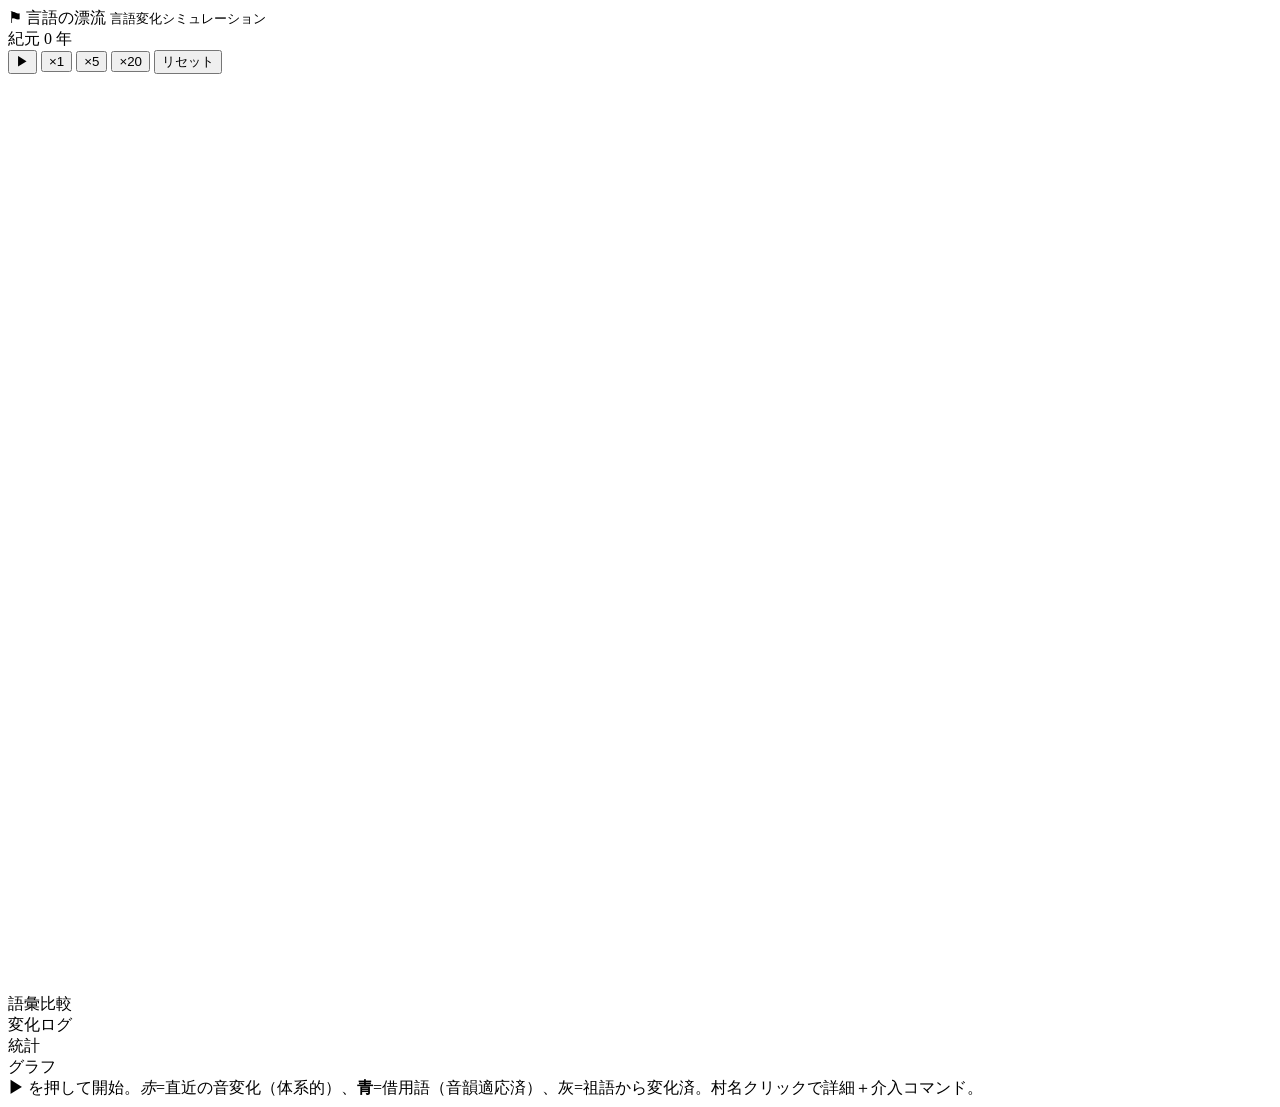
==== laun/index.html @ 61c07ea2 "Create index.html" ====
<!DOCTYPE html>
<html lang="ja">
<head>
<meta charset="UTF-8">
<meta name="viewport" content="width=device-width, initial-scale=1.0, viewport-fit=cover">
<meta name="mobile-web-app-capable" content="yes">
<meta name="apple-mobile-web-app-capable" content="yes">
<meta name="apple-mobile-web-app-status-bar-style" content="black-translucent">
<meta name="apple-mobile-web-app-title" content="言語漂流">
<meta name="theme-color" content="#0b0f1a">
<title>言語の漂流 v2</title>

<!-- PWA Manifest -->
<link rel="manifest" href="manifest.json">

<!-- Apple Touch Icons -->
<link rel="apple-touch-icon" href="icon-192.png">
<link rel="icon" type="image/png" sizes="192x192" href="icon-192.png">
<link rel="icon" type="image/png" sizes="512x512" href="icon-512.png">

<!-- Fonts -->
<link href="https://fonts.googleapis.com/css2?family=Cinzel:wght@400;600;700&family=Cormorant+Garamond:ital,wght@0,400;0,500;0,600;1,400;1,500&family=Courier+Prime:ital@0;1&display=swap" rel="stylesheet">

<!-- App Styles -->
<link rel="stylesheet" href="style.css">
</head>
<body>
<header>
  <div class="htitle">⚑ 言語の漂流 <small>言語変化シミュレーション</small></div>
  <div class="evtick" id="evtick"></div>
  <div class="yrbox">紀元 <span id="yr">0</span> 年</div>
  <div class="ctrls">
    <button class="btn btn-play" id="btn-play" onclick="togglePlay()">▶</button>
    <button class="btn on" data-s="10" onclick="setSpeed(this)">×1</button>
    <button class="btn" data-s="50" onclick="setSpeed(this)">×5</button>
    <button class="btn" data-s="200" onclick="setSpeed(this)">×20</button>
    <button class="btn btn-rst" onclick="resetGame()">リセット</button>
  </div>
</header>
<main>
  <div class="mapwrap"><svg id="map" viewBox="0 0 690 500" preserveAspectRatio="xMidYMid meet"></svg></div>
  <div class="panel">
    <div class="vinfo" id="vinfo">
      <div class="vi-name" id="vi-name"></div>
      <div class="vi-meta" id="vi-meta"></div>
      <div class="vi-bars" id="vi-bars"></div>
      <div class="vi-trait" id="vi-trait"></div>
      <div class="vi-actions" id="vi-actions"></div>
    </div>
    <div class="tabs">
      <div class="tab on" id="tab-vocab" onclick="setTab('vocab')">語彙比較</div>
      <div class="tab" id="tab-log" onclick="setTab('log')">変化ログ</div>
      <div class="tab" id="tab-stats" onclick="setTab('stats')">統計</div>
      <div class="tab" id="tab-chart" onclick="setTab('chart')">グラフ</div>
    </div>
    <div class="pbody" id="pb-vocab">
      <div class="intro">
        <b>▶</b> を押して開始。<em>赤</em>=直近の音変化（体系的）、<b style="color:var(--blue2)">青</b>=借用語（音韻適応済）、灰=祖語から変化済。村名クリックで詳細＋介入コマンド。
      </div>
      <div class="table-wrap">
        <table class="vtable"><thead id="vthead"></thead><tbody id="vtbody"></tbody></table>
      </div>
    </div>
    <div class="pbody" id="pb-log" style="display:none">
      <div class="loglist" id="loglist"></div>
    </div>
    <div class="pbody" id="pb-stats" style="display:none">
      <div class="stbody" id="stbody"></div>
    </div>
    <div class="pbody" id="pb-chart" style="display:none">
      <div class="chart-inner">
        <div class="chart-sec-title">乖離率の推移（50年ごと記録）</div>
        <canvas id="chart-line" class="chart-canvas"></canvas>
        <div class="chart-sec-title" style="margin-top:14px">語彙類似度 系統樹（UPGMA法）</div>
        <canvas id="chart-tree" class="chart-canvas chart-tree"></canvas>
        <p class="chart-note">枝が長いほど語彙的距離が大きく「別言語」に近い。リアルタイムで更新。</p>
      </div>
    </div>
  </div>
</main>

<div class="toast" id="toast"></div>

<!-- App Logic -->
<script src="app.js"></script>

<!-- Service Worker 登録 -->
<script>
if ('serviceWorker' in navigator) {
  window.addEventListener('load', () => {
    navigator.serviceWorker.register('./sw.js')
      .then(reg => console.log('SW registered:', reg.scope))
      .catch(err => console.warn('SW registration failed:', err));
  });
}
</script>
</body>
</html>
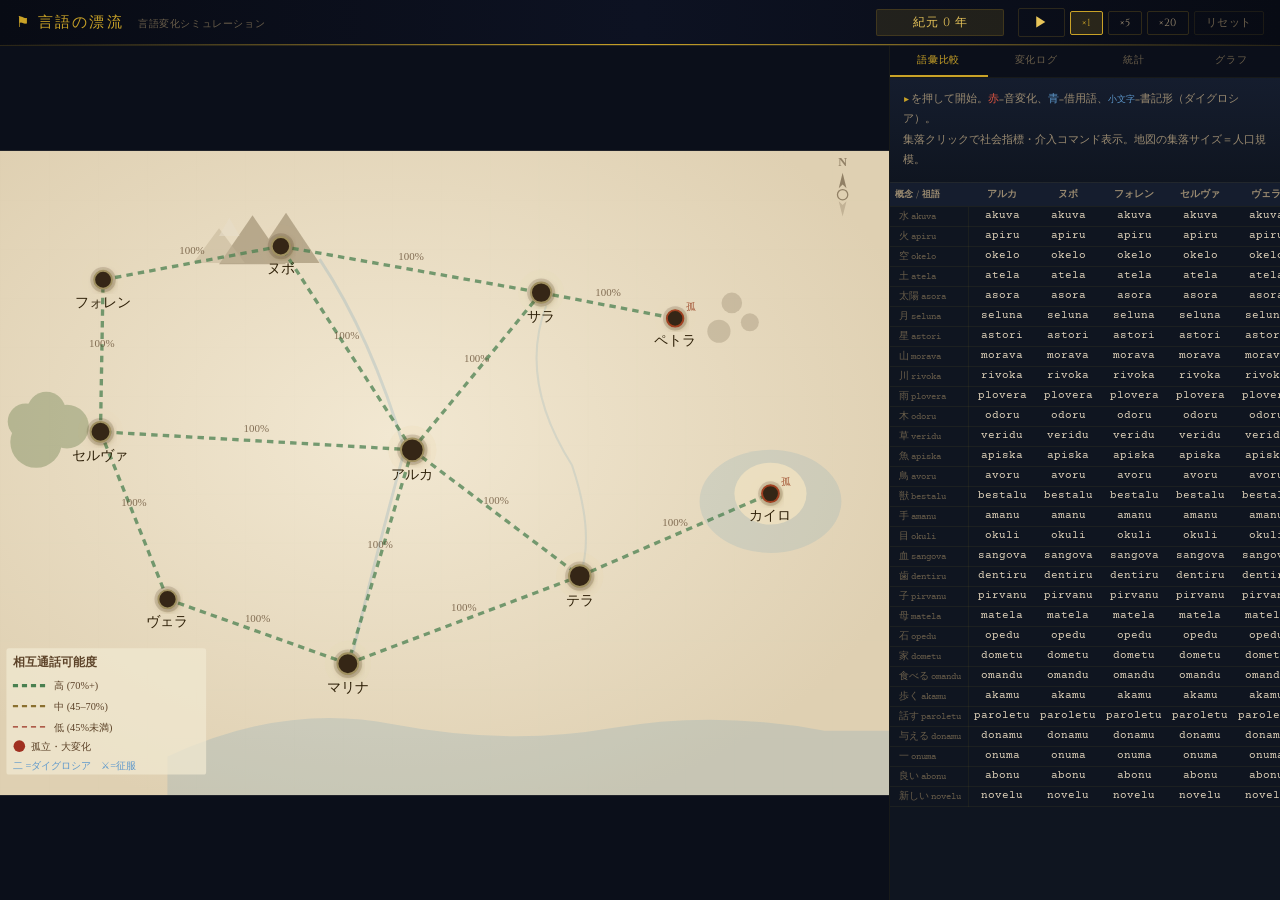
==== commit 631a459f: "Update index.html" ====
--- a/laun/index.html
+++ b/laun/index.html
@@ -55,7 +55,8 @@
     </div>
     <div class="pbody" id="pb-vocab">
       <div class="intro">
-        <b>▶</b> を押して開始。<em>赤</em>=直近の音変化（体系的）、<b style="color:var(--blue2)">青</b>=借用語（音韻適応済）、灰=祖語から変化済。村名クリックで詳細＋介入コマンド。
+        <b>▶</b> を押して開始。<em>赤</em>=音変化、<b style="color:var(--blue2)">青</b>=借用語、<b style="color:var(--blue2);font-size:9px">小文字</b>=書記形（ダイグロシア）。<br>
+        集落クリックで社会指標・介入コマンド表示。地図の集落サイズ＝人口規模。
       </div>
       <div class="table-wrap">
         <table class="vtable"><thead id="vthead"></thead><tbody id="vtbody"></tbody></table>
--- a/laun/style.css
+++ b/laun/style.css
@@ -0,0 +1,195 @@
+*,*::before,*::after{box-sizing:border-box;margin:0;padding:0}
+:root{
+  --bg:#0b0f1a; --bg2:#0f1520; --bg3:#151d2e; --bg4:#1a2438;
+  --gold:#c9a227; --gold2:#e8c55a; --gold3:rgba(201,162,39,0.12);
+  --red:#c0332a; --red2:#e05540;
+  --blue:#3a6ea0; --blue2:#5d98cc;
+  --grn:#3a7048; --grn2:#52a060;
+  --text:#ddd0b8; --text2:#9a8a70; --text3:#6a5e4a;
+  --border:rgba(201,162,39,0.18); --border2:rgba(201,162,39,0.07);
+}
+body{background:var(--bg);color:var(--text);font-family:'Cormorant Garamond',Georgia,serif;
+  height:100vh;height:100dvh;display:flex;flex-direction:column;overflow:hidden}
+
+/* ── HEADER ── */
+header{background:linear-gradient(to right,#080b14,#0d1222,#080b14);
+  border-bottom:1px solid var(--border);padding:8px 16px;
+  display:flex;align-items:center;gap:14px;flex-shrink:0;position:relative}
+header::after{content:'';position:absolute;bottom:0;left:0;right:0;height:1px;
+  background:linear-gradient(to right,transparent,var(--gold),transparent)}
+.htitle{font-family:'Cinzel',serif;font-size:15px;letter-spacing:.15em;color:var(--gold);flex:1;white-space:nowrap}
+.htitle small{color:var(--text3);font-size:10px;letter-spacing:.06em;margin-left:8px;font-family:'Cormorant Garamond',serif}
+.yrbox{font-family:'Cinzel',serif;font-size:12px;padding:4px 13px;border:1px solid var(--border);
+  border-radius:2px;background:var(--gold3);color:var(--gold2);min-width:128px;text-align:center;letter-spacing:.08em}
+.evtick{font-size:10.5px;color:var(--gold2);font-style:italic;max-width:220px;
+  overflow:hidden;text-overflow:ellipsis;white-space:nowrap;opacity:0;transition:opacity .6s}
+.evtick.show{opacity:1}
+.ctrls{display:flex;gap:5px;align-items:center}
+.btn{background:none;border:1px solid rgba(201,162,39,0.2);color:var(--text2);
+  padding:4px 11px;cursor:pointer;font-family:'Cinzel',serif;font-size:10.5px;
+  letter-spacing:.05em;border-radius:2px;transition:all .15s;user-select:none}
+.btn:hover{background:var(--gold3);color:var(--gold2);border-color:var(--border)}
+.btn.on{background:rgba(201,162,39,0.17);color:var(--gold);border-color:var(--gold)}
+.btn-play{font-size:14px;padding:4px 15px;color:var(--gold2);border-color:var(--border)}
+.btn-rst{color:var(--text3);border-color:rgba(201,162,39,0.1)}
+
+/* ── MAIN LAYOUT ── */
+main{display:grid;grid-template-columns:1fr 390px;flex:1;overflow:hidden;min-height:0}
+.mapwrap{position:relative;overflow:hidden;border-right:1px solid var(--border2)}
+#map{width:100%;height:100%}
+
+/* ── PANEL ── */
+.panel{display:flex;flex-direction:column;overflow:hidden;background:var(--bg2)}
+.vinfo{padding:10px 13px;background:linear-gradient(135deg,var(--bg3),var(--bg4));
+  border-bottom:1px solid var(--border2);flex-shrink:0;display:none}
+.vinfo.on{display:block}
+.vi-name{font-family:'Cinzel',serif;font-size:12.5px;color:var(--gold);margin-bottom:3px;letter-spacing:.08em}
+.vi-meta{font-size:10.5px;color:var(--text2);margin-bottom:4px}
+.vi-bars{display:flex;gap:8px;flex-wrap:wrap;margin-bottom:5px}
+.vi-bar-item{font-size:9.5px;color:var(--text3)}
+.vi-bar-label{margin-bottom:2px}
+.vi-bar-track{width:58px;height:4px;background:var(--bg);border-radius:2px;overflow:hidden}
+.vi-bar-fill{height:100%;border-radius:2px;transition:width .3s}
+.vi-trait{font-size:10px;color:var(--text2);font-style:italic;line-height:1.65}
+.tabs{display:flex;border-bottom:1px solid var(--border2);flex-shrink:0;background:var(--bg)}
+.tab{flex:1;padding:8px 3px;text-align:center;cursor:pointer;font-family:'Cinzel',serif;
+  font-size:9.5px;letter-spacing:.08em;color:var(--text3);border-bottom:2px solid transparent;
+  transition:all .15s;user-select:none}
+.tab.on{color:var(--gold);border-bottom-color:var(--gold)}
+.tab:hover:not(.on){color:var(--text2)}
+.pbody{flex:1;overflow-y:auto;overflow-x:hidden;min-height:0}
+.pbody::-webkit-scrollbar{width:3px}
+.pbody::-webkit-scrollbar-track{background:var(--bg)}
+.pbody::-webkit-scrollbar-thumb{background:var(--text3);border-radius:2px}
+
+/* ── VOCAB TABLE ── */
+.table-wrap{overflow-x:auto}
+.table-wrap::-webkit-scrollbar{height:3px}
+.table-wrap::-webkit-scrollbar-track{background:var(--bg)}
+.table-wrap::-webkit-scrollbar-thumb{background:var(--text3);border-radius:2px}
+.vtable{border-collapse:collapse;font-size:10.5px;white-space:nowrap}
+.vtable th{padding:5px 5px;background:var(--bg3);border-bottom:1px solid var(--border2);
+  font-family:'Cormorant Garamond',serif;font-weight:600;font-size:9.5px;color:var(--text2);
+  position:sticky;top:0;z-index:2;text-align:center}
+.vtable th.cc{text-align:left;font-size:9px;letter-spacing:.04em}
+.vtable td{padding:3px 5px;border-bottom:1px solid var(--border2);
+  font-family:'Courier Prime',monospace;font-size:10.5px;text-align:center;color:var(--text);transition:color .4s}
+.vtable td.cc{font-family:'Cormorant Garamond',serif;font-size:9.5px;color:var(--text3);
+  text-align:left;position:sticky;left:0;background:var(--bg2);z-index:1;
+  padding:3px 7px 3px 9px;border-right:1px solid var(--border2)}
+.vtable tr:hover td{background:rgba(201,162,39,.04)}
+.vtable tr:hover td.cc{background:var(--bg3)}
+.drifted{color:var(--text2)}
+.hot{color:var(--red2);font-weight:bold}
+.hot-borrow{color:var(--blue2)}
+
+/* ── LOG ── */
+.loglist{padding:5px 9px}
+.logitem{padding:5px 0;border-bottom:1px solid rgba(201,162,39,.05);
+  font-size:10.5px;line-height:1.7;color:var(--text2)}
+.logitem .yr{font-family:'Cinzel',serif;font-size:8.5px;color:var(--text3);
+  margin-right:5px;letter-spacing:.04em}
+.logitem.sys{border-left:2px solid var(--red);padding-left:7px}
+.logitem.brw{border-left:2px solid var(--blue);padding-left:7px}
+.logitem.evt{border-left:2px solid var(--gold);padding-left:7px;background:rgba(201,162,39,.04)}
+.logitem .vn{color:var(--red2);font-weight:600}
+.logitem .bn{color:var(--blue2)}
+.logitem .ev{color:var(--gold);font-style:italic}
+
+/* ── STATS ── */
+.stbody{padding:10px 12px}
+.st-section{margin-bottom:18px}
+.st-title{font-family:'Cinzel',serif;font-size:9.5px;color:var(--text3);
+  letter-spacing:.1em;margin-bottom:9px;text-transform:uppercase}
+.drift-row{display:flex;align-items:center;gap:7px;margin-bottom:6px}
+.drift-name{font-size:11px;color:var(--text2);width:54px;flex-shrink:0}
+.drift-track{flex:1;height:5px;background:var(--bg3);border-radius:3px;overflow:hidden}
+.drift-fill{height:100%;border-radius:3px;transition:width .4s}
+.drift-val{font-family:'Cinzel',serif;font-size:10px;color:var(--text3);width:36px;text-align:right}
+.sim-matrix{width:100%;border-collapse:collapse;font-size:9px}
+.sim-matrix td{width:30px;height:22px;text-align:center;vertical-align:middle;
+  font-family:'Courier Prime',monospace;border:1px solid var(--border2);transition:background .4s}
+.sim-matrix .mlabel{font-family:'Cormorant Garamond',serif;font-size:9px;color:var(--text3);
+  text-align:right;padding-right:4px;background:var(--bg2);
+  position:sticky;left:0;border-right:1px solid var(--border2)}
+.sim-matrix .hlabel{font-family:'Cormorant Garamond',serif;font-size:9px;color:var(--text3);
+  text-align:center;background:var(--bg2);position:sticky;top:0;border-bottom:1px solid var(--border2)}
+.sim-matrix-wrap{overflow-x:auto}
+.sim-matrix-wrap::-webkit-scrollbar{height:3px}
+.sim-matrix-wrap::-webkit-scrollbar-thumb{background:var(--text3);border-radius:2px}
+
+/* ── INTRO ── */
+.intro{padding:11px 13px;font-size:10.5px;color:var(--text2);line-height:1.95;
+  border-bottom:1px solid var(--border2);background:linear-gradient(to bottom,var(--bg3),var(--bg2))}
+.intro b{color:var(--gold);font-weight:normal}
+.intro em{color:var(--red2);font-style:normal}
+
+/* ── INTERVENTION BUTTONS ── */
+.vi-actions{
+  display:flex;flex-wrap:wrap;gap:4px;
+  margin-top:7px;padding-top:7px;
+  border-top:1px solid var(--border2);
+}
+.vi-btn{
+  background:none;border:1px solid var(--border2);color:var(--text3);
+  padding:3px 9px;cursor:pointer;font-family:'Cinzel',serif;font-size:9px;
+  letter-spacing:.04em;border-radius:2px;transition:all .15s;white-space:nowrap;
+}
+.vi-btn:hover{background:var(--gold3);color:var(--gold2);border-color:var(--border)}
+.vi-btn-grn{color:var(--grn2);border-color:rgba(58,112,72,.3)}
+.vi-btn-grn:hover{background:rgba(58,112,72,.12)!important;color:var(--grn2)!important;border-color:var(--grn2)!important}
+.vi-btn-red{color:var(--red2);border-color:rgba(192,51,42,.3)}
+.vi-btn-red:hover{background:rgba(192,51,42,.12)!important;color:var(--red2)!important;border-color:var(--red)!important}
+.vi-btn-blu{color:var(--blue2);border-color:rgba(58,110,160,.3)}
+.vi-btn-blu:hover{background:rgba(58,110,160,.12)!important;color:var(--blue2)!important;border-color:var(--blue2)!important}
+
+/* ── CHART TAB ── */
+.chart-inner{padding:10px 12px}
+.chart-sec-title{
+  font-family:'Cinzel',serif;font-size:9px;color:var(--text3);
+  letter-spacing:.10em;text-transform:uppercase;margin-bottom:6px;
+}
+.chart-canvas{
+  display:block;width:100%;height:140px;
+  background:var(--bg);border-radius:2px;
+}
+.chart-tree{height:200px;}
+.chart-note{
+  font-size:9.5px;color:var(--text3);font-style:italic;
+  line-height:1.7;margin-top:6px;
+}
+
+/* ── LOG: new types ── */
+.logitem.int{border-left:2px solid var(--grn2);padding-left:7px;background:rgba(58,112,72,.06)}
+.logitem.dig{border-left:2px solid var(--blue2);padding-left:7px;background:rgba(58,110,160,.05)}
+.logitem.rit{border-left:2px solid var(--gold);padding-left:7px;background:rgba(201,162,39,.05)}
+.logitem.cre{border-left:2px solid #9060c0;padding-left:7px;background:rgba(144,96,192,.05)}
+.logitem .in{color:var(--grn2);font-weight:600}
+.logitem .dg{color:var(--blue2);font-weight:600}
+.logitem .rt{color:var(--gold);font-weight:600}
+.logitem .cr{color:#b080e0;font-weight:600}
+
+/* 書記形の小表示 */
+.written-form{
+  display:block;font-size:8px;color:var(--blue2);
+  font-family:'Cormorant Garamond',serif;font-style:italic;
+  line-height:1.2;opacity:0.85;
+}
+
+/* ── TOAST ── */
+.toast{
+  position:fixed;bottom:20px;left:50%;
+  transform:translateX(-50%) translateY(8px);
+  background:var(--bg3);border:1px solid var(--border);
+  color:var(--gold2);font-family:'Cinzel',serif;font-size:10px;
+  letter-spacing:.05em;padding:6px 16px;border-radius:2px;
+  opacity:0;pointer-events:none;transition:all .28s;z-index:200;
+  white-space:nowrap;
+}
+.toast.show{opacity:1;transform:translateX(-50%) translateY(0)}
+
+/* ── PWA safe-area対応 ── */
+@supports (padding: env(safe-area-inset-bottom)) {
+  body { padding-bottom: env(safe-area-inset-bottom); }
+  header { padding-top: max(8px, env(safe-area-inset-top)); }
+}
